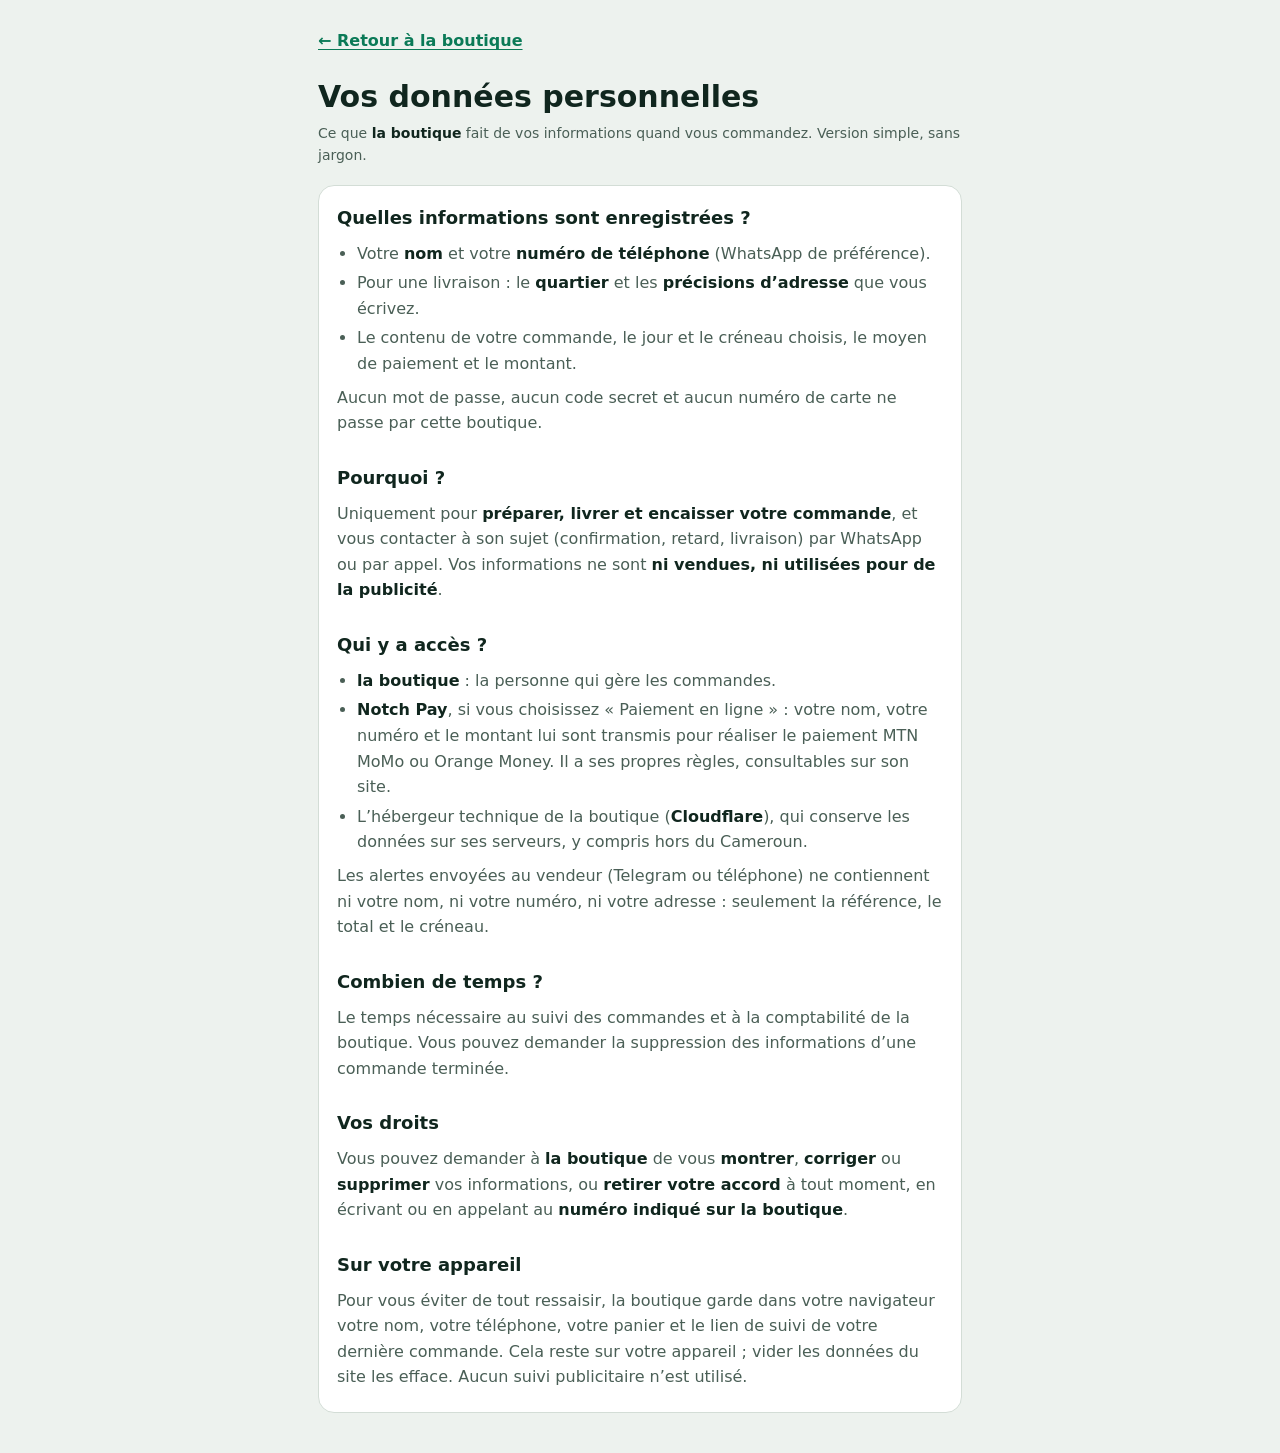
==== public/confidentialite.html @ a07cdedf "Add files via upload" ====
<!doctype html>
<html lang="fr">
<head>
<meta charset="utf-8">
<meta name="viewport" content="width=device-width,initial-scale=1,viewport-fit=cover">
<title>Confidentialité</title>
<meta name="robots" content="noindex">
<meta name="theme-color" content="#0B7A57">
<meta name="referrer" content="no-referrer">
<link rel="icon" href="/icon.svg" type="image/svg+xml">
<style>
  :root { --bg:#EDF2EE; --card:#fff; --ink:#10261E; --ink-2:#4A5F56; --line:#D3DDD6; --accent:#0B7A57; }
  @media (prefers-color-scheme: dark) { :root { --bg:#0E1A15; --card:#16241E; --ink:#E7F0EA; --ink-2:#A3B7AC; --line:#2B3E35; --accent:#4FCB9D; } }
  * { box-sizing: border-box; }
  html { -webkit-text-size-adjust: 100%; }
  body { margin: 0; background: var(--bg); color: var(--ink); font: 16px/1.6 "Hanken Grotesk", system-ui, -apple-system, "Segoe UI", Roboto, sans-serif; }
  main { max-width: 680px; margin: 0 auto; padding: max(20px, env(safe-area-inset-top, 0px)) max(18px, env(safe-area-inset-right, 0px)) max(40px, env(safe-area-inset-bottom, 0px)) max(18px, env(safe-area-inset-left, 0px)); }
  a { color: var(--accent); text-underline-offset: 3px; }
  h1 { font: 700 30px/1.15 "Bricolage Grotesque", "Hanken Grotesk", system-ui, sans-serif; margin: 18px 0 6px; text-wrap: balance; }
  h2 { font-size: 18px; margin: 28px 0 6px; text-wrap: balance; }
  p, li { color: var(--ink-2); }
  p { margin: 8px 0; }
  ul { padding-left: 20px; margin: 8px 0; }
  li { margin: 4px 0; }
  b { color: var(--ink); }
  .back { display: inline-block; padding: 8px 0; font-weight: 600; }
  .upd { font-size: 14px; }
  .box { background: var(--card); border: 1px solid var(--line); border-radius: 16px; padding: 4px 18px 14px; margin-top: 18px; }
  .box h2:first-child { margin-top: 14px; }
</style>
</head>
<body>
<main>
  <a class="back" href="/">← Retour à la boutique</a>
  <h1>Vos données personnelles</h1>
  <p class="upd">Ce que <b data-shop="name">la boutique</b> fait de vos informations quand vous commandez. Version simple, sans jargon.</p>

  <div class="box">
    <h2>Quelles informations sont enregistrées ?</h2>
    <ul>
      <li>Votre <b>nom</b> et votre <b>numéro de téléphone</b> (WhatsApp de préférence).</li>
      <li>Pour une livraison : le <b>quartier</b> et les <b>précisions d’adresse</b> que vous écrivez.</li>
      <li>Le contenu de votre commande, le jour et le créneau choisis, le moyen de paiement et le montant.</li>
    </ul>
    <p>Aucun mot de passe, aucun code secret et aucun numéro de carte ne passe par cette boutique.</p>

    <h2>Pourquoi ?</h2>
    <p>Uniquement pour <b>préparer, livrer et encaisser votre commande</b>, et vous contacter à son sujet (confirmation, retard, livraison) par WhatsApp ou par appel. Vos informations ne sont <b>ni vendues, ni utilisées pour de la publicité</b>.</p>

    <h2>Qui y a accès ?</h2>
    <ul>
      <li><b data-shop="name">la boutique</b> : la personne qui gère les commandes.</li>
      <li><b>Notch Pay</b>, si vous choisissez « Paiement en ligne » : votre nom, votre numéro et le montant lui sont transmis pour réaliser le paiement MTN MoMo ou Orange Money. Il a ses propres règles, consultables sur son site.</li>
      <li>L’hébergeur technique de la boutique (<b>Cloudflare</b>), qui conserve les données sur ses serveurs, y compris hors du Cameroun.</li>
    </ul>
    <p>Les alertes envoyées au vendeur (Telegram ou téléphone) ne contiennent ni votre nom, ni votre numéro, ni votre adresse : seulement la référence, le total et le créneau.</p>

    <h2>Combien de temps ?</h2>
    <p>Le temps nécessaire au suivi des commandes et à la comptabilité de la boutique. Vous pouvez demander la suppression des informations d’une commande terminée.</p>

    <h2>Vos droits</h2>
    <p>Vous pouvez demander à <b data-shop="name">la boutique</b> de vous <b>montrer</b>, <b>corriger</b> ou <b>supprimer</b> vos informations, ou <b>retirer votre accord</b> à tout moment, en écrivant ou en appelant au <b data-shop="phone">numéro indiqué sur la boutique</b>.</p>

    <h2>Sur votre appareil</h2>
    <p>Pour vous éviter de tout ressaisir, la boutique garde dans votre navigateur votre nom, votre téléphone, votre panier et le lien de suivi de votre dernière commande. Cela reste sur votre appareil ; vider les données du site les efface. Aucun suivi publicitaire n’est utilisé.</p>
  </div>
</main>
<script src="/legal.js"></script>
</body>
</html>
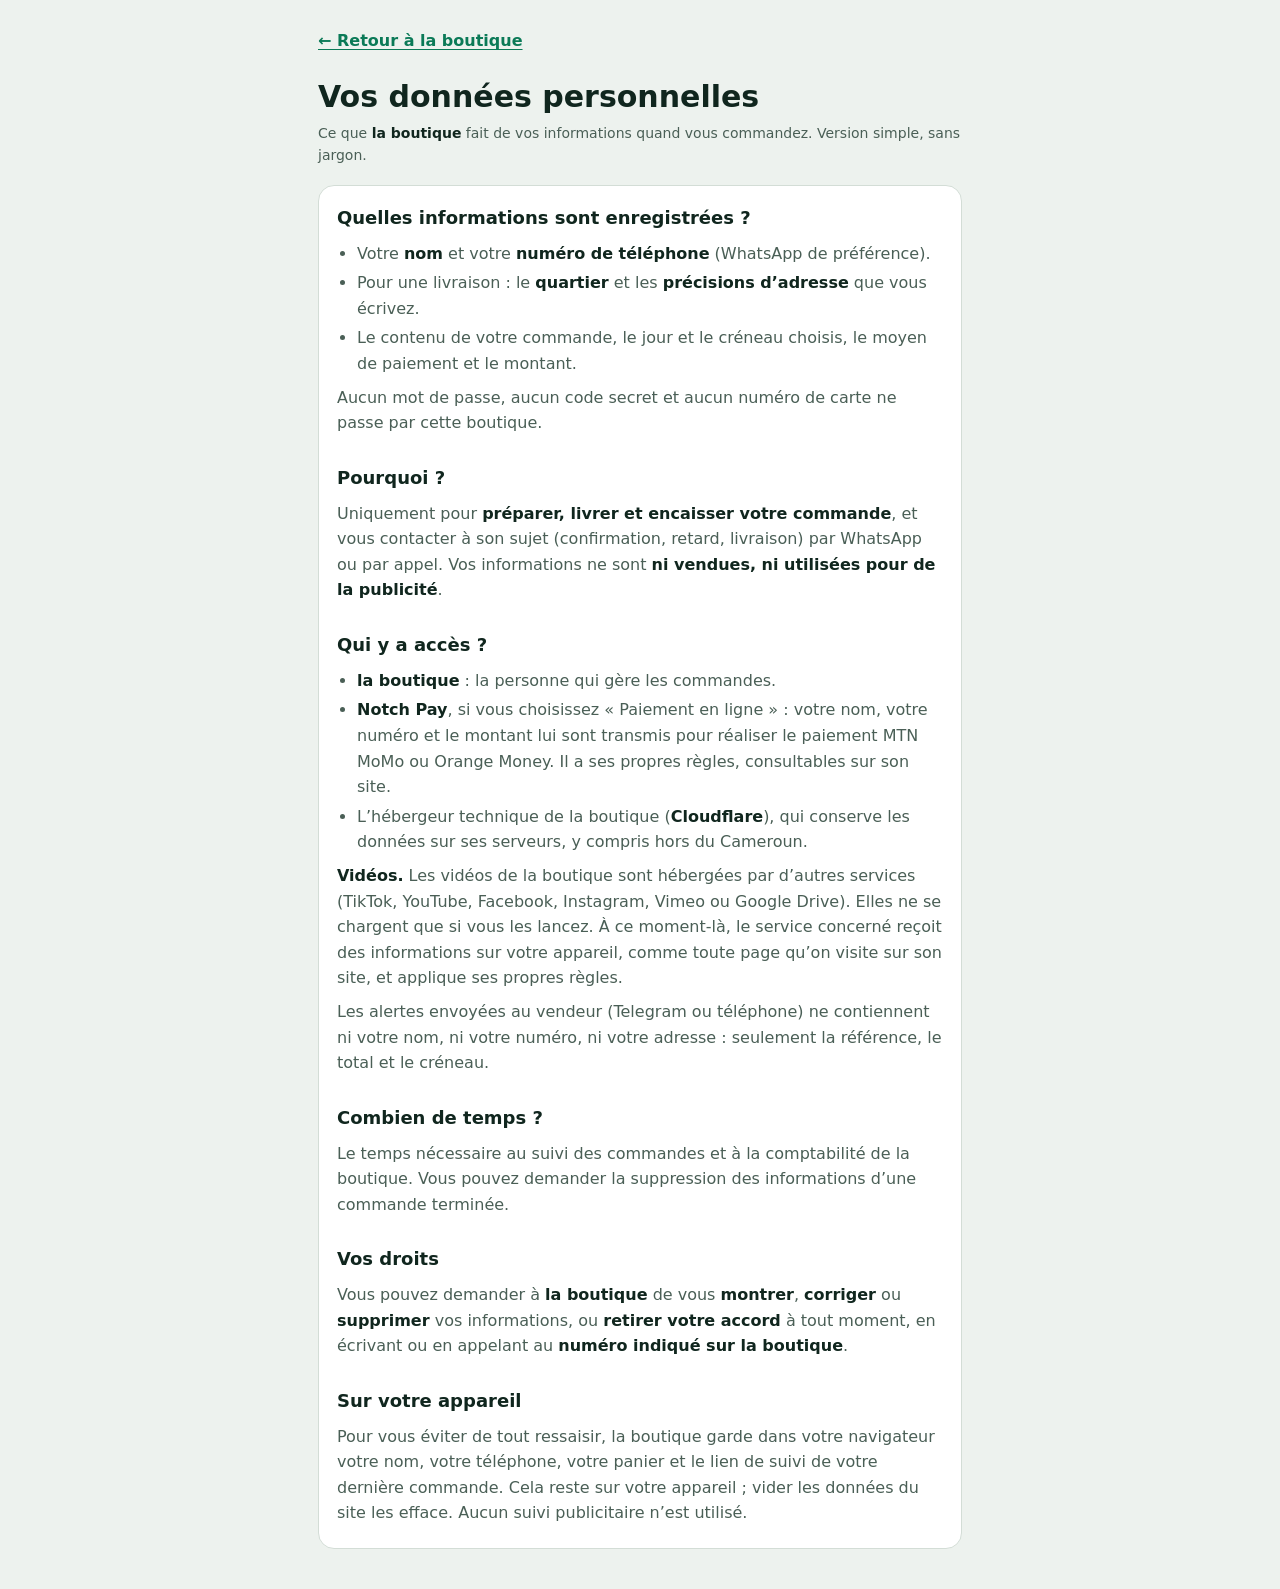
==== commit d2a14f14: "Add files via upload" ====
--- a/public/confidentialite.html
+++ b/public/confidentialite.html
@@ -53,6 +53,7 @@
       <li><b>Notch Pay</b>, si vous choisissez « Paiement en ligne » : votre nom, votre numéro et le montant lui sont transmis pour réaliser le paiement MTN MoMo ou Orange Money. Il a ses propres règles, consultables sur son site.</li>
       <li>L’hébergeur technique de la boutique (<b>Cloudflare</b>), qui conserve les données sur ses serveurs, y compris hors du Cameroun.</li>
     </ul>
+    <p><b>Vidéos.</b> Les vidéos de la boutique sont hébergées par d’autres services (TikTok, YouTube, Facebook, Instagram, Vimeo ou Google Drive). Elles ne se chargent que si vous les lancez. À ce moment-là, le service concerné reçoit des informations sur votre appareil, comme toute page qu’on visite sur son site, et applique ses propres règles.</p>
     <p>Les alertes envoyées au vendeur (Telegram ou téléphone) ne contiennent ni votre nom, ni votre numéro, ni votre adresse : seulement la référence, le total et le créneau.</p>
 
     <h2>Combien de temps ?</h2>
